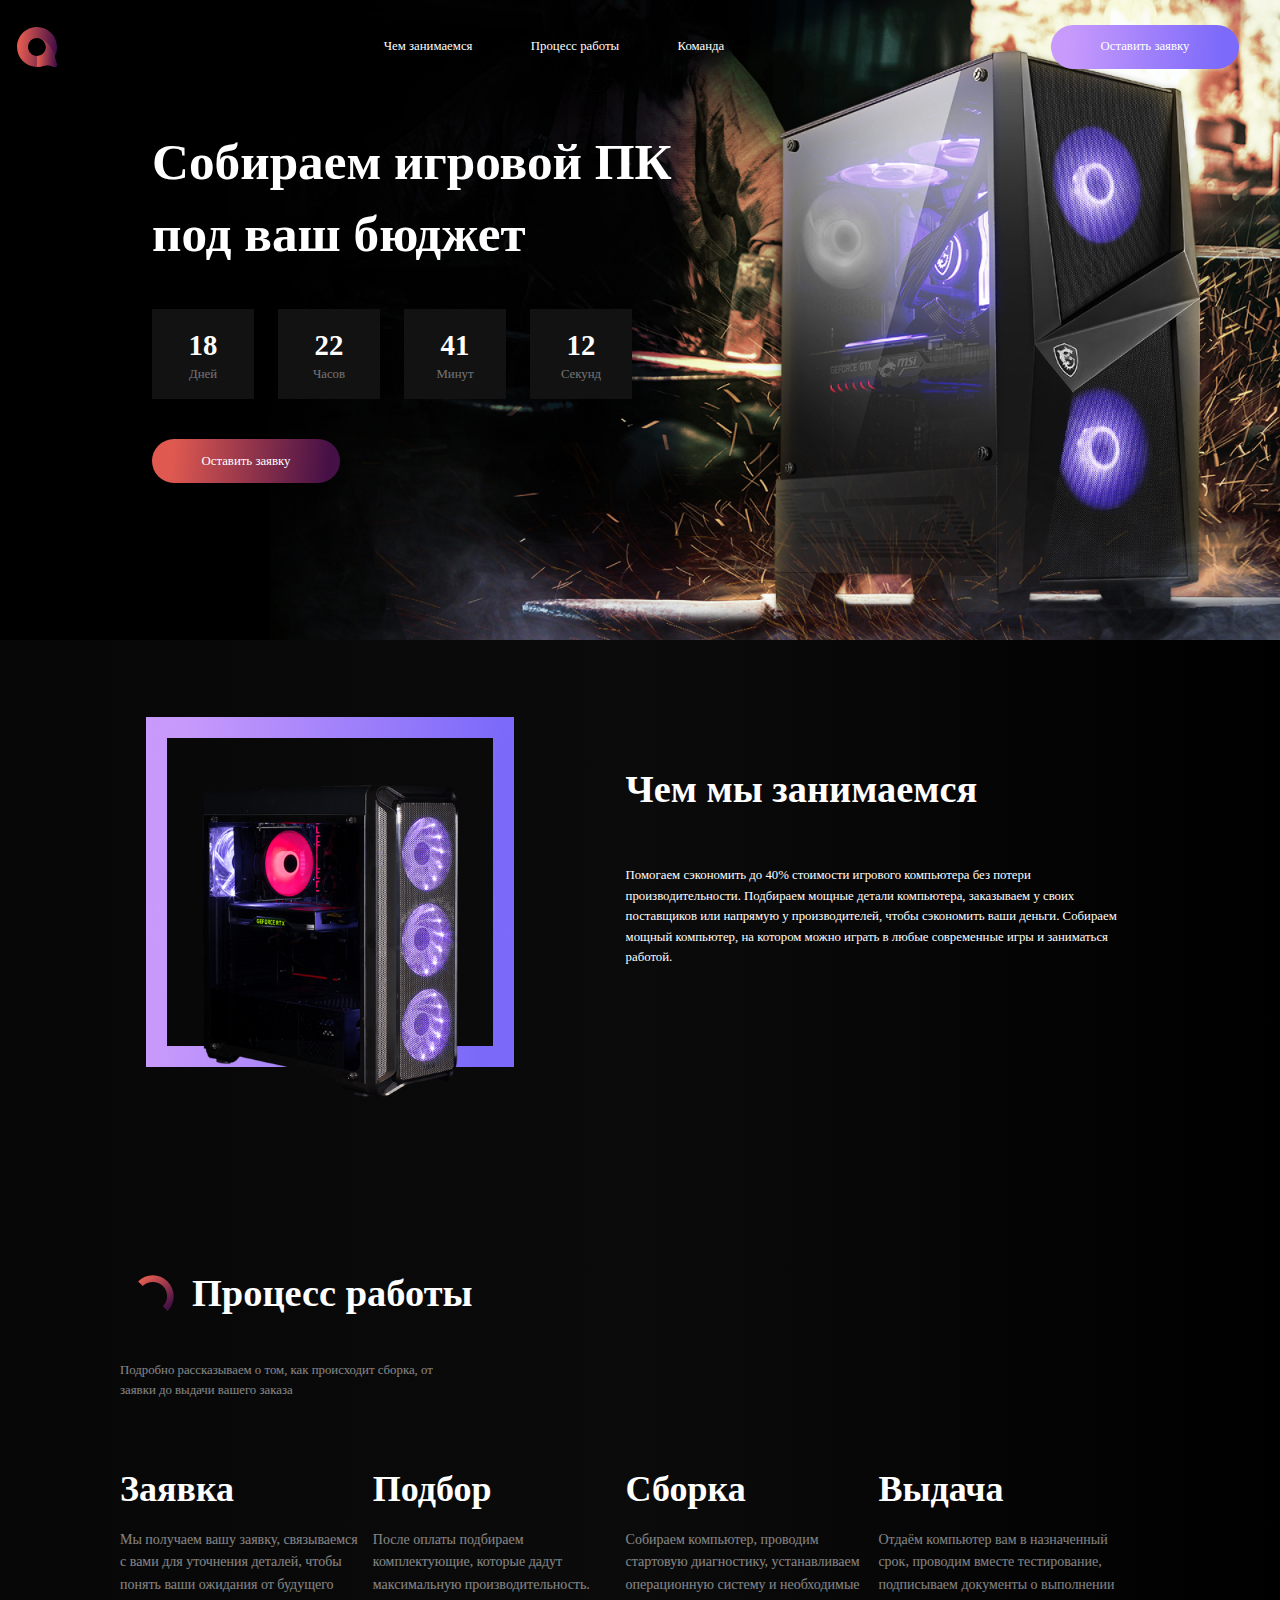
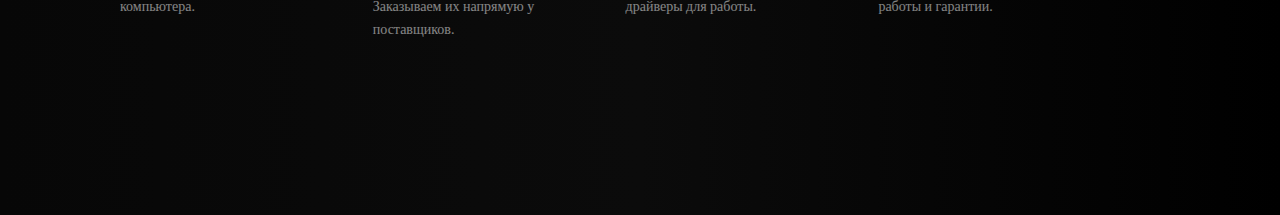
==== index.html @ 094e6506 "Сборка Пк" ====
<!DOCTYPE html>
<html lang="ru">

<head>
    <meta charset="UTF-8">
    <meta http-equiv="X-UA-Compatible" content="IE=edge">
    <meta name="viewport" content="width=device-width, initial-scale=1.0">
    <title>Сайт по сбору ПК</title>
    <link rel="stylesheet" href="css/normalize.css">
    <link rel="stylesheet" href="fonts/stylesheet.css">
    <link rel="stylesheet" href="css/style.css">
    <script type="module" src="js/app.js" defer=""></script>
</head>

<body>
    <header class="header">
        <div class="header__wrap">
            <a href="#" class="header__logo">
                <img src="img/logo.svg" alt="logo">
            </a>
            <nav class="header__nav">
                <a href="##">Чем занимаемся</a>
                <a href="##">Процесс работы</a>
                <a href="##">Команда</a>
            </nav>
            <button class="header__button button">Оставить заявку</button>
        </div>
    </header>
    <main class="main">
        <section class="main__collectPC container">
            <div class="main__display">
                <h1>Собираем игровой ПК под ваш бюджет</h1>
                <div class="main__timer timer">
                    <div class="timer__block">
                        <p>18</p>
                        <p>Дней</p>
                    </div>
                    <div class="timer__block">
                        <p>22</p>
                        <p>Часов</p>
                    </div>
                    <div class="timer__block">
                        <p>41</p>
                        <p>Минут</p>
                    </div>
                    <div class="timer__block">
                        <p>12</p>
                        <p>Секунд</p>
                    </div>
                </div>
                <button class="button button-pink">Оставить заявку</button>
            </div>
            <div class="main__back">
                <img src="img/header_bg.png" alt="back">
            </div>
        </section>
        <section class="main__doing doing">
            <div class="container">
                <div class="doing__wrap">
                    <div class="doing__img">
                        <img src="img/pc.png" alt="pc">
                    </div>
                    <div class="doing__description">
                        <h2>Чем мы занимаемся</h2>
                        <p>
                            Помогаем сэкономить до 40% стоимости игрового компьютера без
                            потери производительности. Подбираем мощные детали компьютера,
                            заказываем у своих поставщиков или напрямую у производителей,
                            чтобы сэкономить ваши деньги. Собираем мощный компьютер, на
                            котором можно играть в любые современные игры и заниматься
                            работой.
                        </p>
                    </div>
                </div>
            </div>
        </section>
        <section class="main__work work">
            <div class="container">
                <div class="work__wrap">
                    <div class="work__head">
                        <div class="work__logo">
                            <div class="work__img">
                                <img src="img/processWork.svg" alt="work">
                            </div>
                            <h3 class="block__title">Процесс работы</h3>
                        </div>
                        <p>
                            Подробно рассказываем о том, как происходит сборка, от заявки до
                            выдачи вашего заказа
                        </p>
                    </div>
                    <div class="work__title">
                        <div class="work__block">
                            <h4>Заявка</h4>
                            <p>Мы получаем вашу заявку, связываемся с вами для уточнения деталей, чтобы понять ваши
                                ожидания от будущего компьютера.</p>
                        </div>
                        <div class="work__block">
                            <h4>Подбор</h4>
                            <p>После оплаты подбираем комплектующие, которые дадут максимальную производительность.
                                Заказываем их напрямую у поставщиков.</p>
                        </div>
                        <div class="work__block">
                            <h4>Сборка</h4>
                            <p>Собираем компьютер, проводим стартовую диагностику, устанавливаем операционную систему и
                                необходимые драйверы для работы.</p>
                        </div>
                        <div class="work__block">
                            <h4>Выдача</h4>
                            <p>Отдаём компьютер вам в назначенный срок, проводим вместе тестирование, подписываем
                                документы о выполнении работы и гарантии.</p>
                        </div>
                    </div>
                </div>
            </div>
        </section>
    </main>


</body>

</html>
---- css/style.css ----
*,
*::after,
*::before {
    -webkit-box-sizing: border-box;
    box-sizing: border-box;
}

html,
body {
    color: #FFFFFF;
    font-size: 62.5%;
    font-weight: normal;
    background: -webkit-gradient(linear, left top, right top, from(#070707), color-stop(#0b0b0b), to(black));
    background: linear-gradient(90deg, #070707, #0b0b0b, black);
}

@media (max-width: 1300px) {

    html,
    body {
        font-size: 50%;
    }
}

img {
    width: 100%;
    height: 100%;
    -o-object-fit: contain;
    object-fit: contain;
    -ms-flex-negative: 0;
    flex-shrink: 0;
}

button,
input {
    outline: none;
    border: none;
    cursor: pointer;
}

a {
    text-decoration: none;
    color: inherit;
}

h1,
h2,
h3,
h4,
h5,
h6 {
    padding: 0;
    margin: 0;
}

.container {
    max-width: 130rem;
    margin: 0 auto;
}

.header {
    max-width: 192rem;
    margin: 0 auto;
    border: 1px solid white;
}

.header__wrap {
    display: -webkit-box;
    display: -ms-flexbox;
    display: flex;
    -webkit-box-pack: justify;
    -ms-flex-pack: justify;
    justify-content: space-between;
    padding: 3.8rem 11rem 3.8rem 8rem;
    -webkit-box-align: center;
    -ms-flex-align: center;
    align-items: center;
    position: relative;
    z-index: 10;
}

@media (max-width: 1530px) {
    .header__wrap {
        padding: 3rem 5rem 3rem 2rem;
    }
}

@media (max-width: 1300px) {
    .header__wrap {
        padding: 3rem 5rem 3rem 2rem;
    }
}

@media (max-width: 850px) {
    .header__wrap {
        padding: 3rem 2rem 3rem 2rem;
    }
}

.header__logo {
    display: block;
    width: 40px;
    height: 40px;
}

.header__nav>a {
    font-size: 1.6rem;
    color: #FFFFFF;
    font-family: 'Roboto';
    font-style: normal;
    font-weight: 400;
    line-height: 150%;
}

.header__nav>a:not(:last-child) {
    margin-right: 7.1rem;
}

@media (max-width: 768px) {
    .header__button {
        display: none;
    }
}

.button {
    border-radius: 50px;
    width: 188px;
    height: 44px;
    font-size: 1.6rem;
    color: #FFFFFF;
    background: linear-gradient(94.26deg, #C89AFC 9.51%, #7C6AFA 90.23%);
    font-family: 'Roboto';
    font-style: normal;
    font-weight: 400;
    line-height: 150%;
}

@media (min-width: 767.98px) {
    .button:hover {
        background: linear-gradient(94.26deg, #d5b0ff 9.51%, #9888ff 90.23%);
    }
}

.main__display {
    position: relative;
    z-index: 10;
    left: 0;
    max-width: 70rem;
    margin-top: 15rem;
    margin-bottom: 22rem;
}

@media (max-width: 1800px) {
    .main__display {
        margin-bottom: 5vw;
    }
}

@media (max-width: 1600px) {
    .main__display {
        margin-top: 8rem;
    }
}

@media (max-width: 1530px) {
    .main__display {
        margin-left: 4rem;
    }
}

@media (max-width: 1380px) {
    .main__display {
        margin-top: 4rem;
    }
}

@media (max-width: 970px) {
    .main__display {
        margin-top: 2rem;
        margin-bottom: 0;
    }
}

@media (width: 900px) {
    .main__display {
        margin-bottom: 10rem;
    }
}

@media (max-width: 900px) {
    .main__display {
        display: -webkit-box;
        display: -ms-flexbox;
        display: flex;
        -webkit-box-orient: vertical;
        -webkit-box-direction: normal;
        -ms-flex-direction: column;
        flex-direction: column;
        max-width: 100%;
        margin-right: 1rem;
        margin-left: 1rem;
        -webkit-box-align: center;
        -ms-flex-align: center;
        align-items: center;
        margin-top: 4rem;
    }
}

.main__display h1 {
    font-weight: 700;
    font-size: 6.4rem;
    font-family: 'Roboto';
    font-style: normal;
    font-weight: 700;
    line-height: 140%;
}

@media (max-width: 900px) {
    .main__display h1 {
        font-size: 4rem;
        text-align: center;
    }
}

@media (max-width: 768px) {
    .main__display h1 {
        max-width: 80%;
    }
}

.main__timer {
    display: -webkit-box;
    display: -ms-flexbox;
    display: flex;
    margin-top: 5rem;
    margin-bottom: 7.6rem;
}

@media (max-width: 1300px) {
    .main__timer {
        margin-bottom: 5rem;
        margin-top: 5rem;
    }
}

@media (max-width: 1180px) {
    .main__timer {
        margin-bottom: 5rem;
        margin-top: 3rem;
    }
}

@media (max-width: 950px) {
    .main__timer {
        margin-top: 2rem;
        margin-bottom: 2rem;
    }
}

.timer__block {
    width: 102px;
    height: 112px;
    background: #121212;
}

@media (max-width: 1300px) {
    .timer__block {
        width: 102px;
        height: 90px;
    }
}

.timer__block:not(:last-child) {
    margin-right: 3rem;
}

.timer__block>p:first-child {
    font-size: 3.6rem;
    color: #FFFFFF;
    line-height: 1;
    text-align: center;
    margin-top: 2rem;
    margin-bottom: 0;
    font-family: 'Roboto';
    font-style: normal;
    font-weight: 700;
    line-height: 140%;
}

.timer__block>p:last-child {
    font-size: 1.6rem;
    color: #FFFFFF;
    opacity: 0.4;
    text-align: center;
    margin-bottom: 2rem;
    margin-top: 0;
    font-family: 'Roboto';
    font-style: normal;
    font-weight: 400;
    line-height: 140%;
}

.button-pink {
    background: linear-gradient(94.78deg, #DF5950 11.19%, #451046 93.72%);
}

.button-pink:hover {
    background: linear-gradient(94.78deg, #df6e66 11.19%, #441b44 93.72%);
}

@media (max-width: 768px) {
    .button-pink {
        margin-top: 5rem;
    }
}

.main__back {
    position: absolute;
    top: 0;
    left: 0;
    width: 100%;
    z-index: 1;
}

@media (max-width: 850px) {
    .main__back {
        -o-object-fit: cover;
        object-fit: cover;
        -o-object-position: center;
        object-position: center;
    }
}

@media (max-width: 768px) {
    .main__back img {
        -o-object-fit: cover;
        object-fit: cover;
        height: 450px;
        -o-object-position: right;
        object-position: right;
    }
}

.doing__wrap {
    padding-top: 20rem;
    padding-bottom: 20rem;
    display: -webkit-box;
    display: -ms-flexbox;
    display: flex;
    margin: 0 3.2rem;
}

@media (min-width: 1300px) and (max-width: 1700px) {
    .doing__wrap {
        padding-top: 15rem;
    }
}

@media (min-width: 899.98px) and (max-width: 1100px) {
    .doing__wrap {
        padding-top: 12rem;
    }
}

@media (max-width: 1050px) {
    .doing__wrap {
        -webkit-box-pack: justify;
        -ms-flex-pack: justify;
        justify-content: space-between;
    }
}

@media (min-width: 767.98px) and (max-width: 800px) {
    .doing__wrap {
        padding-top: 7rem;
    }
}

@media (min-width: 799.98px) and (max-width: 820px) {
    .doing__wrap {
        padding-top: 12rem;
    }
}

@media (min-width: 819.98px) and (max-width: 850px) {
    .doing__wrap {
        padding-top: 16rem;
    }
}

@media (min-width: 849.98px) and (max-width: 899px) {
    .doing__wrap {
        padding-top: 20rem;
    }
}

@media (max-width: 768px) {
    .doing__wrap {
        -webkit-box-orient: vertical;
        -webkit-box-direction: reverse;
        -ms-flex-direction: column-reverse;
        flex-direction: column-reverse;
        padding-bottom: 15rem;
        padding-top: 5rem;
    }
}

.doing__img {
    width: 52.6rem;
    height: 49.9rem;
    margin-right: 13.9rem;
}

@media (max-width: 1050px) {
    .doing__img {
        margin-right: 3rem;
    }
}

@media (max-width: 768px) {
    .doing__img {
        margin: 0 auto;
    }
}

.doing__description {
    max-width: 63.6rem;
}

@media (max-width: 1050px) {
    .doing__description {
        max-width: 50rem;
    }
}

@media (max-width: 768px) {
    .doing__description {
        margin: 0 auto;
    }
}

.doing__description h2 {
    font-family: 'Roboto';
    font-style: normal;
    font-weight: 700;
    font-size: 4.8rem;
    line-height: 140%;
    padding-bottom: 4.5rem;
    padding-top: 6.9rem;
}

@media (max-width: 900px) {
    .doing__description h2 {
        font-size: 4rem;
        padding-bottom: 2rem;
    }
}

@media (min-width: 767.98px) and (max-width: 800px) {
    .doing__description h2 {
        padding-top: 10rem;
    }
}

@media (max-width: 768px) {
    .doing__description h2 {
        font-size: 4.8rem;
        text-align: center;
    }
}

.doing__description p {
    font-family: 'Roboto';
    font-style: normal;
    font-weight: 400;
    font-size: 1.6rem;
    line-height: 160%;
}

@media (max-width: 768px) {
    .doing__description p {
        text-align: center;
        margin-bottom: 10rem;
    }
}

.main__work {
    margin: 0 3.2rem;
    margin-bottom: 20rem;
}

@media (min-width: 767.98px) and (max-width: 1100px) {
    .main__work {
        margin-top: -10rem;
    }
}

.work__head p {
    font-family: 'Roboto';
    font-style: normal;
    font-weight: 400;
    font-size: 1.6rem;
    line-height: 160%;
    opacity: 0.5;
    max-width: 41.1rem;
}

@media (max-width: 1100px) {
    .work__head p {
        margin: auto;
        max-width: 50rem;
        text-align: center;
        padding-left: 2rem;
    }
}

.work__logo {
    display: -webkit-box;
    display: -ms-flexbox;
    display: flex;
    margin-bottom: 4.9rem;
}

@media (max-width: 1100px) {
    .work__logo {
        -webkit-box-pack: center;
        -ms-flex-pack: center;
        justify-content: center;
    }
}

.work__img {
    width: 9rem;
    height: 4.5rem;
    margin-top: 1rem;
}

.block__title {
    font-family: 'Roboto';
    font-style: normal;
    font-weight: 700;
    font-size: 4.8rem;
    line-height: 140%;
}

.work__title {
    display: -webkit-box;
    display: -ms-flexbox;
    display: flex;
    margin-top: 8rem;
}

@media (min-width: 767.98px) and (max-width: 1100px) {
    .work__title {
        display: -ms-grid;
        display: grid;
        grid-auto-flow: column;
        -ms-grid-columns: 1fr 1fr;
        grid-template-columns: 1fr 1fr;
        -ms-grid-rows: 1fr 1fr;
        grid-template-rows: 1fr 1fr;
        margin-top: 8rem;
        gap: 20px;
        justify-items: center;
    }
}

@media (max-width: 768px) {
    .work__title {
        display: block;
    }
}

.work__block {
    max-width: 30.6rem;
}

@media (max-width: 768px) {
    .work__block {
        margin: 10rem auto;
        text-align: center;
    }
}

.work__block:not(:last-child) {
    margin-right: 1rem;
}

@media (max-width: 768px) {
    .work__block:not(:last-child) {
        margin: 10rem auto;
    }
}

.work__block h4 {
    font-family: 'Roboto';
    font-style: normal;
    font-weight: 700;
    font-size: 36px;
    line-height: 140%;
}

.work__block p {
    font-family: 'Roboto';
    font-style: normal;
    font-weight: 400;
    font-size: 14px;
    line-height: 160%;
    opacity: 0.5;
}
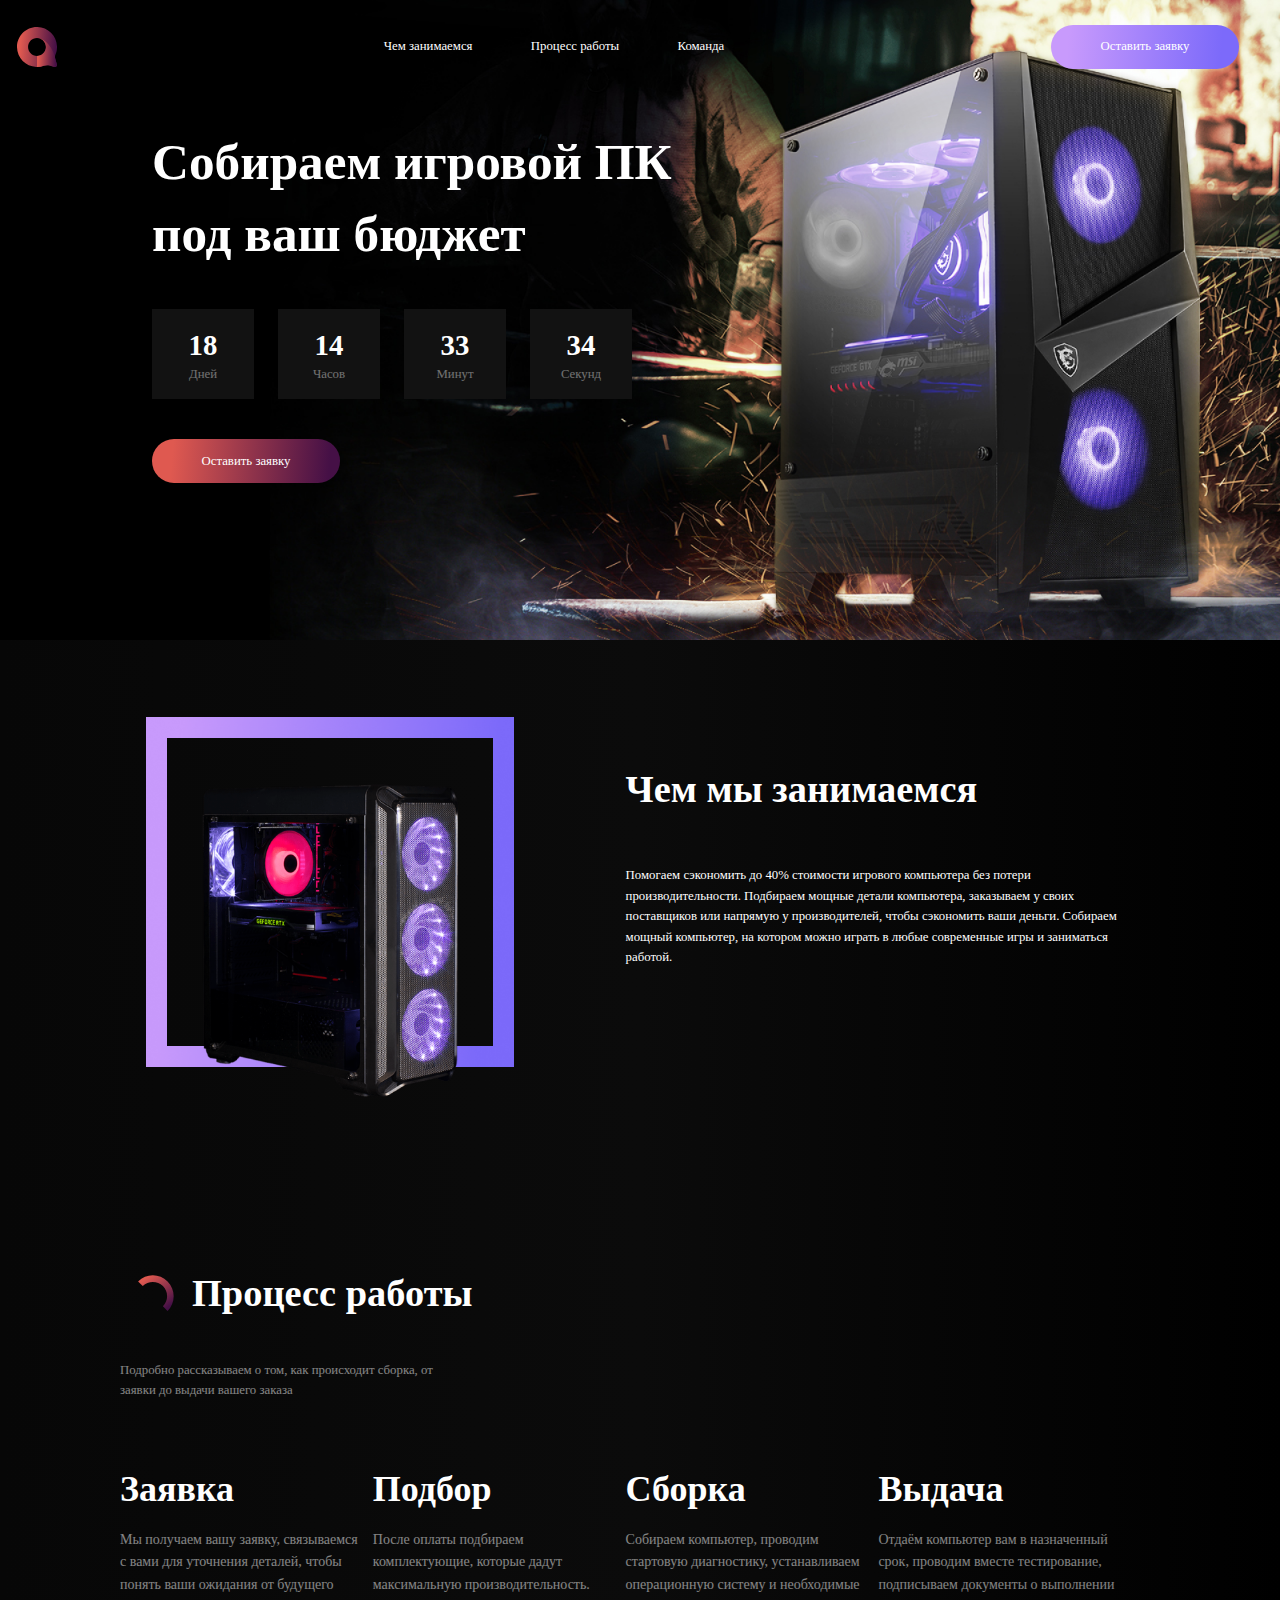
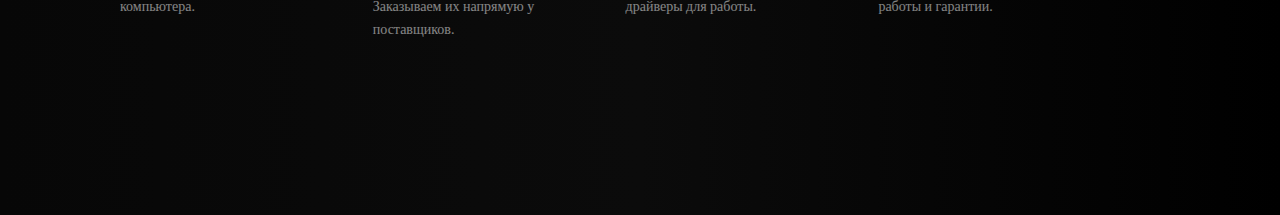
==== commit 1e1b643e: "Add files via upload" ====
--- a/index.html
+++ b/index.html
@@ -19,8 +19,8 @@
                 <img src="img/logo.svg" alt="logo">
             </a>
             <nav class="header__nav">
-                <a href="##">Чем занимаемся</a>
-                <a href="##">Процесс работы</a>
+                <a href="#doin">Чем занимаемся</a>
+                <a href="#work">Процесс работы</a>
                 <a href="##">Команда</a>
             </nav>
             <button class="header__button button">Оставить заявку</button>
@@ -54,7 +54,7 @@
                 <img src="img/header_bg.png" alt="back">
             </div>
         </section>
-        <section class="main__doing doing">
+        <section class="main__doing doing" id="doin">
             <div class="container">
                 <div class="doing__wrap">
                     <div class="doing__img">
@@ -74,7 +74,7 @@
                 </div>
             </div>
         </section>
-        <section class="main__work work">
+        <section class="main__work work" id="work">
             <div class="container">
                 <div class="work__wrap">
                     <div class="work__head">
@@ -119,4 +119,5 @@
 
 </body>
 
-</html>+</html>
+<!-- https://alekscher1993.github.io/PC-collect/ -->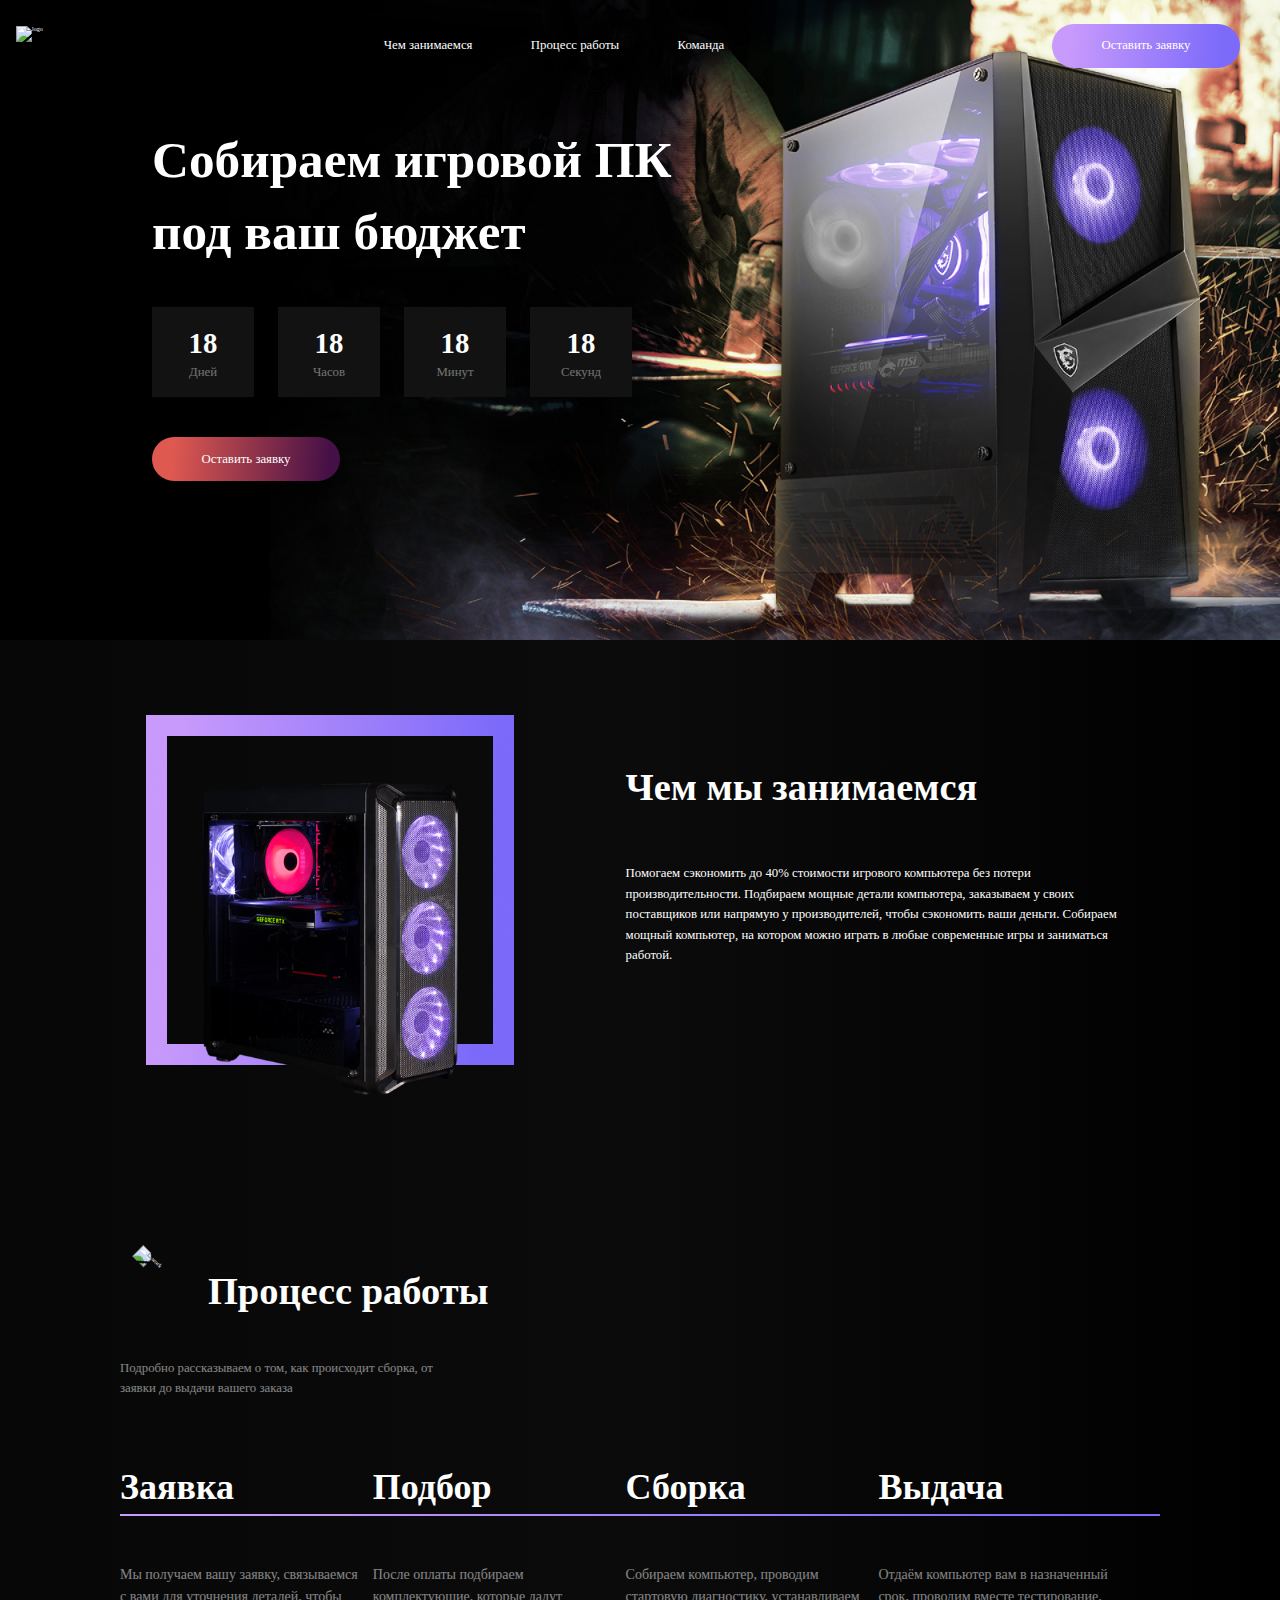
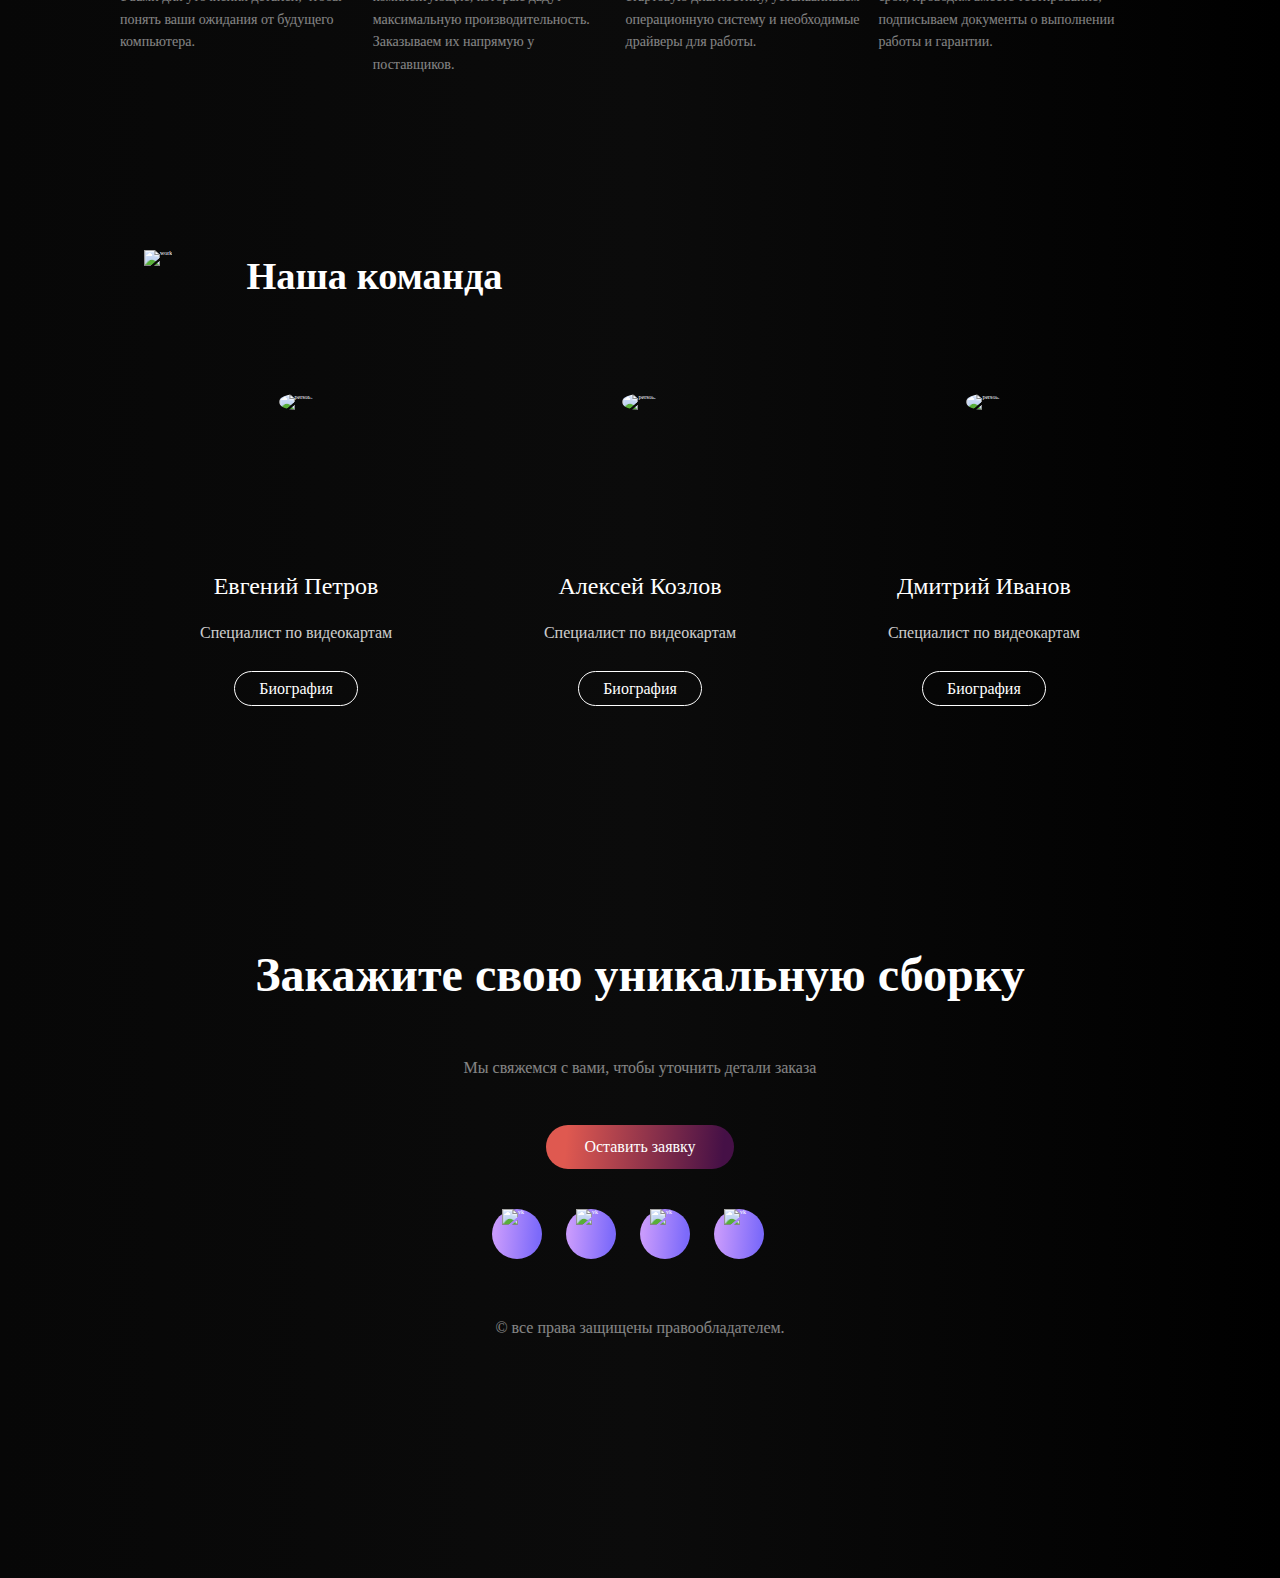
==== commit c06a6d68: "Add files via upload" ====
--- a/index.html
+++ b/index.html
@@ -1,123 +1,195 @@
 <!DOCTYPE html>
 <html lang="ru">
-
-<head>
-    <meta charset="UTF-8">
-    <meta http-equiv="X-UA-Compatible" content="IE=edge">
-    <meta name="viewport" content="width=device-width, initial-scale=1.0">
+  <head>
+    <meta charset="UTF-8" />
+    <meta http-equiv="X-UA-Compatible" content="IE=edge" />
+    <meta name="viewport" content="width=device-width, initial-scale=1.0" />
     <title>Сайт по сбору ПК</title>
-    <link rel="stylesheet" href="css/normalize.css">
-    <link rel="stylesheet" href="fonts/stylesheet.css">
-    <link rel="stylesheet" href="css/style.css">
-    <script type="module" src="js/app.js" defer=""></script>
-</head>
-
-<body>
+    <link rel="stylesheet" href="css/normalize.css" />
+    <link rel="stylesheet" href="fonts/stylesheet.css" />
+    <link rel="stylesheet" href="css/style.css" />
+    <script type="module" src="js/app.js" defer></script>
+  </head>
+  <body>
     <header class="header">
-        <div class="header__wrap">
-            <a href="#" class="header__logo">
-                <img src="img/logo.svg" alt="logo">
-            </a>
-            <nav class="header__nav">
-                <a href="#doin">Чем занимаемся</a>
-                <a href="#work">Процесс работы</a>
-                <a href="##">Команда</a>
-            </nav>
-            <button class="header__button button">Оставить заявку</button>
-        </div>
+      <div class="header__wrap">
+        <a href="#" class="header__logo">
+          <img src="img/svg/logo.svg" alt="logo" />
+        </a>
+        <nav class="header__nav">
+          <a href="#collect">Чем занимаемся</a>
+          <a href="#working">Процесс работы</a>
+          <a href="#team">Команда</a>
+        </nav>
+        <button class="header__button button open-modal">Оставить заявку</button>
+      </div>
     </header>
     <main class="main">
-        <section class="main__collectPC container">
-            <div class="main__display">
-                <h1>Собираем игровой ПК под ваш бюджет</h1>
-                <div class="main__timer timer">
-                    <div class="timer__block">
-                        <p>18</p>
-                        <p>Дней</p>
-                    </div>
-                    <div class="timer__block">
-                        <p>22</p>
-                        <p>Часов</p>
-                    </div>
-                    <div class="timer__block">
-                        <p>41</p>
-                        <p>Минут</p>
-                    </div>
-                    <div class="timer__block">
-                        <p>12</p>
-                        <p>Секунд</p>
-                    </div>
+      <section class="main__collectPC container">
+        <div class="main__display" >
+          <h1>Собираем игровой ПК под ваш бюджет</h1>
+          <div class="main__timer timer">
+            <div class="timer__block">
+              <p>18</p>
+              <p>Дней</p>
+            </div>
+            <div class="timer__block">
+              <p>18</p>
+              <p>Часов</p>
+            </div>
+            <div class="timer__block">
+              <p>18</p>
+              <p>Минут</p>
+            </div>
+            <div class="timer__block">
+              <p>18</p>
+              <p>Секунд</p>
+            </div>
+          </div>
+          <button class="button button-pink open-modal">Оставить заявку</button>
+        </div>
+        <div class="main__back">
+          <img src="img/header_bg.png" alt="back" />
+        </div>
+      </section>
+      <section class="main__doing doing">
+        <div class="container">
+          <div class="doing__wrap" id="collect">
+            <div class="doing__img">
+              <img src="img/pc.png" alt="pc" />
+            </div>
+            <div class="doing__description">
+              <h2>Чем мы занимаемся</h2>
+              <p>
+                Помогаем сэкономить до 40% стоимости игрового компьютера без
+                потери производительности. Подбираем мощные детали компьютера,
+                заказываем у своих поставщиков или напрямую у производителей,
+                чтобы сэкономить ваши деньги. Собираем мощный компьютер, на
+                котором можно играть в любые современные игры и заниматься
+                работой.
+              </p>
+            </div>
+          </div>
+        </div>
+      </section>
+      <section class="main__work work">
+        <div class="container">
+          <div class="work__wrap" id="working">
+            <div class="work__head">
+              <div class="work__logo chapter">
+                <div class="work__img chapter__img">
+                  <img src="img/svg/ourTeam.svg" alt="work" />
                 </div>
-                <button class="button button-pink">Оставить заявку</button>
+                <h3 class="block__title chapter__title">Процесс работы</h2>
+              </div>
+              <p>
+                Подробно рассказываем о том, как происходит сборка, от заявки до
+                выдачи вашего заказа
+              </p>
             </div>
-            <div class="main__back">
-                <img src="img/header_bg.png" alt="back">
+            <div class="work__title">
+              <div class="work__block">
+                <h4>Заявка</h4>
+                <p>Мы получаем вашу заявку, связываемся с вами для уточнения деталей, чтобы понять ваши ожидания от будущего компьютера.</p>
+              </div>
+              <div class="work__block">
+                <h4>Подбор</h4>
+                <p>После оплаты подбираем комплектующие, которые дадут максимальную производительность. Заказываем их напрямую у поставщиков.</p>
+              </div>
+              <div class="work__block">
+                <h4>Сборка</h4>
+                <p>Собираем компьютер, проводим стартовую диагностику, устанавливаем операционную систему и необходимые драйверы для работы.</p>
+              </div>
+              <div class="work__block">
+                <h4>Выдача</h4>
+                <p>Отдаём компьютер вам в назначенный срок, проводим вместе тестирование, подписываем документы о выполнении работы и гарантии.</p>
+              </div>
             </div>
-        </section>
-        <section class="main__doing doing" id="doin">
-            <div class="container">
-                <div class="doing__wrap">
-                    <div class="doing__img">
-                        <img src="img/pc.png" alt="pc">
-                    </div>
-                    <div class="doing__description">
-                        <h2>Чем мы занимаемся</h2>
-                        <p>
-                            Помогаем сэкономить до 40% стоимости игрового компьютера без
-                            потери производительности. Подбираем мощные детали компьютера,
-                            заказываем у своих поставщиков или напрямую у производителей,
-                            чтобы сэкономить ваши деньги. Собираем мощный компьютер, на
-                            котором можно играть в любые современные игры и заниматься
-                            работой.
-                        </p>
-                    </div>
-                </div>
+          </div>
+        </div>
+      </section>
+      <section class="main__team team">
+        <div class="container">
+          <div class="team__wrap" id="team">
+            <div class="team__logo chapter">
+              <div class="team__img chapter__img">
+                <img src="img/svg/ourTeam.svg" alt="work" />
+              </div>
+              <h3 class="team__title chapter__title">Наша команда</h2>
             </div>
-        </section>
-        <section class="main__work work" id="work">
-            <div class="container">
-                <div class="work__wrap">
-                    <div class="work__head">
-                        <div class="work__logo">
-                            <div class="work__img">
-                                <img src="img/processWork.svg" alt="work">
-                            </div>
-                            <h3 class="block__title">Процесс работы</h3>
-                        </div>
-                        <p>
-                            Подробно рассказываем о том, как происходит сборка, от заявки до
-                            выдачи вашего заказа
-                        </p>
-                    </div>
-                    <div class="work__title">
-                        <div class="work__block">
-                            <h4>Заявка</h4>
-                            <p>Мы получаем вашу заявку, связываемся с вами для уточнения деталей, чтобы понять ваши
-                                ожидания от будущего компьютера.</p>
-                        </div>
-                        <div class="work__block">
-                            <h4>Подбор</h4>
-                            <p>После оплаты подбираем комплектующие, которые дадут максимальную производительность.
-                                Заказываем их напрямую у поставщиков.</p>
-                        </div>
-                        <div class="work__block">
-                            <h4>Сборка</h4>
-                            <p>Собираем компьютер, проводим стартовую диагностику, устанавливаем операционную систему и
-                                необходимые драйверы для работы.</p>
-                        </div>
-                        <div class="work__block">
-                            <h4>Выдача</h4>
-                            <p>Отдаём компьютер вам в назначенный срок, проводим вместе тестирование, подписываем
-                                документы о выполнении работы и гарантии.</p>
-                        </div>
-                    </div>
-                </div>
+            <div class="team__block">
+              <div class="team__person">
+                <div class="team__images"><img src="img/EvgenPetrov.jpg" alt="person1"></div>
+                <p class="team__name">Евгений Петров</p>
+                <p class="team__desc">Специалист по видеокартам</p>
+                <a href="##" class="team__biography ">Биография</a>
+              </div>
+              <div class="team__person">
+                <div class="team__images"><img src="img/AlekseyKozlov.jpg" alt="person2"></div>
+                <p class="team__name">Алексей Козлов</p>
+                <p class="team__desc">Специалист по видеокартам</p>
+                <a href="##" class="team__biography ">Биография</a>
+              </div>
+              <div class="team__person">
+                <div class="team__images"><img src="img/DmitryIvanov.jpg" alt="person3"></div>
+                <p class="team__name">Дмитрий Иванов</p>
+                <p class="team__desc">Специалист по видеокартам</p>
+                <a href="##" class="team__biography ">Биография</a>
+              </div>
             </div>
-        </section>
+          </div>
+        </div>
+      </section>
     </main>
+    <footer class="footer">
+      <div class="container">
+        <div class="footer__wrap">
+          <h3>Закажите свою уникальную сборку</h3>
+          <p>Мы свяжемся с вами, чтобы уточнить детали заказа</p>
+          <button class="footer__button button button-pink open-modal">Оставить заявку</button>
+          <div class="footer__social social">
+            <div class="social__vk soc">
+              <img src="img/svg/vk.svg" alt="vk">
+            </div>
+            <div class="social__ytb soc">
+              <img src="img/svg/youtube.svg" alt="vk">
+            </div>
+            <div class="social__fb soc">
+              <img src="img/svg/facebook.svg" alt="vk">
+            </div>
+            <div class="social__ins soc">
+              <img src="img/svg/instagram.svg" alt="vk">
+            </div>
+          </div>
+          <p class="footer__copy">&copy; все права защищены правообладателем.</p>
+        </div>
+      </div>
+    </footer>
+<div class="modal ">
+<div class="modal__back">
+  <form class="modal__container">
+    <div class="modal__close">
+    </div>
+    <div class="modal__header">Заявка на сборку ПК</div>
+    <div class="modal__support">Мы свяжемся с вами, чтобы обсудить детали заказа</div>
+    <div  class="modal__items">
+      <div class="modal__input">
+        <input type="text" name="name" placeholder="Как вас зовут">
+      </div>
+      <div class="modal__input">
+        <input type="tel" name="phone" placeholder="Номер телефона">
+      </div>
+      <div class="modal__input">
+        <input type="email" name="email" placeholder="E-mail">
+      </div>
+    </div>
+    <input type="submit"  class="button button-pink modal__button open-modal" value="Отправить"/>
+  </form>
+</div>
+</div>
 
 
-</body>
+    <script src="https://cdn.jsdelivr.net/npm/seamless-scroll-polyfill@latest/lib/bundle.min.js"></script>
 
+  </body>
 </html>
-<!-- https://alekscher1993.github.io/PC-collect/ -->--- a/css/style.css
+++ b/css/style.css
@@ -1,610 +1,1140 @@
-*,
-*::after,
-*::before {
-    -webkit-box-sizing: border-box;
-    box-sizing: border-box;
-}
-
-html,
-body {
-    color: #FFFFFF;
-    font-size: 62.5%;
-    font-weight: normal;
-    background: -webkit-gradient(linear, left top, right top, from(#070707), color-stop(#0b0b0b), to(black));
-    background: linear-gradient(90deg, #070707, #0b0b0b, black);
+*, *::after, *::before {
+  -webkit-box-sizing: border-box;
+          box-sizing: border-box;
+}
+
+html, body {
+  color: #FFFFFF;
+  font-size: 62.5%;
+  font-weight: normal;
+  background: -webkit-gradient(linear, left top, right top, from(#070707), color-stop(#0b0b0b), to(black));
+  background: linear-gradient(90deg, #070707, #0b0b0b, black);
 }
 
 @media (max-width: 1300px) {
-
-    html,
-    body {
-        font-size: 50%;
-    }
+  html, body {
+    font-size: 50%;
+  }
 }
 
 img {
+  width: 100%;
+  height: 100%;
+  -o-object-fit: contain;
+     object-fit: contain;
+  -ms-flex-negative: 0;
+      flex-shrink: 0;
+}
+
+button, input {
+  outline: none;
+  border: none;
+  cursor: pointer;
+}
+
+a {
+  text-decoration: none;
+  color: inherit;
+}
+
+h1, h2, h3, h4, h5, h6 {
+  padding: 0;
+  margin: 0;
+}
+
+.container {
+  max-width: 130rem;
+  margin: 0 auto;
+}
+
+.header {
+  max-width: 192rem;
+  margin: 0 auto;
+}
+
+.header__wrap {
+  display: -webkit-box;
+  display: -ms-flexbox;
+  display: flex;
+  -webkit-box-pack: justify;
+      -ms-flex-pack: justify;
+          justify-content: space-between;
+  padding: 3.8rem 11rem 3.8rem 8rem;
+  -webkit-box-align: center;
+      -ms-flex-align: center;
+          align-items: center;
+  position: relative;
+  z-index: 10;
+}
+
+@media (max-width: 1530px) {
+  .header__wrap {
+    padding: 3rem 5rem 3rem 2rem;
+  }
+}
+
+@media (max-width: 1300px) {
+  .header__wrap {
+    padding: 3rem 5rem 3rem 2rem;
+  }
+}
+
+@media (max-width: 850px) {
+  .header__wrap {
+    padding: 3rem 2rem 3rem 2rem;
+  }
+}
+
+@media (max-width: 768px) {
+  .header__wrap {
+    position: fixed;
+    z-index: 20;
+    background-color: black;
     width: 100%;
-    height: 100%;
-    -o-object-fit: contain;
-    object-fit: contain;
-    -ms-flex-negative: 0;
-    flex-shrink: 0;
-}
-
-button,
-input {
-    outline: none;
-    border: none;
-    cursor: pointer;
-}
-
-a {
-    text-decoration: none;
-    color: inherit;
-}
-
-h1,
-h2,
-h3,
-h4,
-h5,
-h6 {
-    padding: 0;
-    margin: 0;
-}
-
-.container {
-    max-width: 130rem;
-    margin: 0 auto;
-}
-
-.header {
-    max-width: 192rem;
-    margin: 0 auto;
-    border: 1px solid white;
-}
-
-.header__wrap {
+    padding: 0px 2rem;
+    height: 60px;
+    top: 0;
+    left: 0;
+  }
+}
+
+.header__logo {
+  display: block;
+  width: 40px;
+  height: 40px;
+}
+
+@media (max-width: 768px) {
+  .header__logo {
+    margin-right: 3rem;
+  }
+}
+
+@media (max-width: 768px) {
+  .header__nav {
     display: -webkit-box;
     display: -ms-flexbox;
     display: flex;
-    -webkit-box-pack: justify;
-    -ms-flex-pack: justify;
-    justify-content: space-between;
-    padding: 3.8rem 11rem 3.8rem 8rem;
-    -webkit-box-align: center;
-    -ms-flex-align: center;
-    align-items: center;
-    position: relative;
-    z-index: 10;
+    -webkit-box-pack: space-evenly;
+        -ms-flex-pack: space-evenly;
+            justify-content: space-evenly;
+    width: 100%;
+  }
+}
+
+.header__nav > a {
+  font-size: 1.6rem;
+  color: #FFFFFF;
+  font-family: 'Roboto';
+  font-style: normal;
+  font-weight: 400;
+  line-height: 150%;
+}
+
+@media (min-width: 767.98px) {
+  .header__nav > a:hover {
+    text-decoration: underline;
+  }
+}
+
+@media (max-width: 768px) {
+  .header__nav > a {
+    color: #f0f0f0;
+  }
+}
+
+.header__nav > a:not(:last-child) {
+  margin-right: 7.1rem;
+}
+
+@media (max-width: 768px) {
+  .header__nav > a:not(:last-child) {
+    margin-right: 1rem;
+  }
+}
+
+@media (max-width: 768px) {
+  .header__button {
+    display: none;
+  }
+}
+
+.button {
+  border-radius: 50px;
+  width: 188px;
+  height: 44px;
+  font-size: 1.6rem;
+  color: #FFFFFF;
+  background: linear-gradient(94.26deg, #C89AFC 9.51%, #7C6AFA 90.23%);
+  font-family: 'Roboto';
+  font-style: normal;
+  font-weight: 400;
+  line-height: 150%;
+}
+
+@media (min-width: 767.98px) {
+  .button:hover {
+    background: linear-gradient(94.26deg, #d5b0ff 9.51%, #9888ff 90.23%);
+  }
+}
+
+.main__display {
+  position: relative;
+  z-index: 10;
+  left: 0;
+  max-width: 70rem;
+  margin-top: 15rem;
+  margin-bottom: 22rem;
+}
+
+@media (max-width: 1800px) {
+  .main__display {
+    margin-bottom: 5vw;
+  }
+}
+
+@media (max-width: 1600px) {
+  .main__display {
+    margin-top: 8rem;
+  }
 }
 
 @media (max-width: 1530px) {
-    .header__wrap {
-        padding: 3rem 5rem 3rem 2rem;
-    }
-}
-
-@media (max-width: 1300px) {
-    .header__wrap {
-        padding: 3rem 5rem 3rem 2rem;
-    }
-}
-
-@media (max-width: 850px) {
-    .header__wrap {
-        padding: 3rem 2rem 3rem 2rem;
-    }
-}
-
-.header__logo {
-    display: block;
-    width: 40px;
-    height: 40px;
-}
-
-.header__nav>a {
-    font-size: 1.6rem;
-    color: #FFFFFF;
-    font-family: 'Roboto';
-    font-style: normal;
-    font-weight: 400;
-    line-height: 150%;
-}
-
-.header__nav>a:not(:last-child) {
-    margin-right: 7.1rem;
-}
-
-@media (max-width: 768px) {
-    .header__button {
-        display: none;
-    }
-}
-
-.button {
-    border-radius: 50px;
-    width: 188px;
-    height: 44px;
-    font-size: 1.6rem;
-    color: #FFFFFF;
-    background: linear-gradient(94.26deg, #C89AFC 9.51%, #7C6AFA 90.23%);
-    font-family: 'Roboto';
-    font-style: normal;
-    font-weight: 400;
-    line-height: 150%;
-}
-
-@media (min-width: 767.98px) {
-    .button:hover {
-        background: linear-gradient(94.26deg, #d5b0ff 9.51%, #9888ff 90.23%);
-    }
-}
-
-.main__display {
-    position: relative;
-    z-index: 10;
-    left: 0;
-    max-width: 70rem;
-    margin-top: 15rem;
-    margin-bottom: 22rem;
-}
-
-@media (max-width: 1800px) {
-    .main__display {
-        margin-bottom: 5vw;
-    }
-}
-
-@media (max-width: 1600px) {
-    .main__display {
-        margin-top: 8rem;
-    }
-}
-
-@media (max-width: 1530px) {
-    .main__display {
-        margin-left: 4rem;
-    }
+  .main__display {
+    margin-left: 4rem;
+  }
 }
 
 @media (max-width: 1380px) {
-    .main__display {
-        margin-top: 4rem;
-    }
+  .main__display {
+    margin-top: 4rem;
+  }
 }
 
 @media (max-width: 970px) {
-    .main__display {
-        margin-top: 2rem;
-        margin-bottom: 0;
-    }
+  .main__display {
+    margin-top: 2rem;
+    margin-bottom: 0;
+  }
 }
 
 @media (width: 900px) {
-    .main__display {
-        margin-bottom: 10rem;
-    }
+  .main__display {
+    margin-bottom: 10rem;
+  }
 }
 
 @media (max-width: 900px) {
-    .main__display {
-        display: -webkit-box;
-        display: -ms-flexbox;
-        display: flex;
-        -webkit-box-orient: vertical;
-        -webkit-box-direction: normal;
-        -ms-flex-direction: column;
-        flex-direction: column;
-        max-width: 100%;
-        margin-right: 1rem;
-        margin-left: 1rem;
-        -webkit-box-align: center;
-        -ms-flex-align: center;
-        align-items: center;
-        margin-top: 4rem;
-    }
-}
-
-.main__display h1 {
-    font-weight: 700;
-    font-size: 6.4rem;
-    font-family: 'Roboto';
-    font-style: normal;
-    font-weight: 700;
-    line-height: 140%;
-}
-
-@media (max-width: 900px) {
-    .main__display h1 {
-        font-size: 4rem;
-        text-align: center;
-    }
-}
-
-@media (max-width: 768px) {
-    .main__display h1 {
-        max-width: 80%;
-    }
-}
-
-.main__timer {
+  .main__display {
     display: -webkit-box;
     display: -ms-flexbox;
     display: flex;
+    -webkit-box-orient: vertical;
+    -webkit-box-direction: normal;
+        -ms-flex-direction: column;
+            flex-direction: column;
+    max-width: 100%;
+    margin-right: 1rem;
+    margin-left: 1rem;
+    -webkit-box-align: center;
+        -ms-flex-align: center;
+            align-items: center;
+    margin-top: 4rem;
+  }
+}
+
+@media (max-width: 768px) {
+  .main__display {
+    margin-top: 140px;
+  }
+}
+
+.main__display h1 {
+  font-weight: 700;
+  font-size: 6.4rem;
+  font-family: 'Roboto';
+  font-style: normal;
+  font-weight: 700;
+  line-height: 140%;
+}
+
+@media (max-width: 900px) {
+  .main__display h1 {
+    font-size: 4rem;
+    text-align: center;
+  }
+}
+
+@media (max-width: 768px) {
+  .main__display h1 {
+    max-width: 80%;
+  }
+}
+
+.main__timer {
+  display: -webkit-box;
+  display: -ms-flexbox;
+  display: flex;
+  margin-top: 5rem;
+  margin-bottom: 7.6rem;
+}
+
+@media (max-width: 1300px) {
+  .main__timer {
+    margin-bottom: 5rem;
     margin-top: 5rem;
-    margin-bottom: 7.6rem;
+  }
+}
+
+@media (max-width: 1180px) {
+  .main__timer {
+    margin-bottom: 5rem;
+    margin-top: 3rem;
+  }
+}
+
+@media (max-width: 950px) {
+  .main__timer {
+    margin-top: 2rem;
+    margin-bottom: 2rem;
+  }
+}
+
+.timer__block {
+  width: 102px;
+  height: 112px;
+  background: #121212;
 }
 
 @media (max-width: 1300px) {
-    .main__timer {
-        margin-bottom: 5rem;
-        margin-top: 5rem;
-    }
-}
-
-@media (max-width: 1180px) {
-    .main__timer {
-        margin-bottom: 5rem;
-        margin-top: 3rem;
-    }
-}
-
-@media (max-width: 950px) {
-    .main__timer {
-        margin-top: 2rem;
-        margin-bottom: 2rem;
-    }
-}
-
-.timer__block {
+  .timer__block {
     width: 102px;
-    height: 112px;
-    background: #121212;
-}
-
-@media (max-width: 1300px) {
-    .timer__block {
-        width: 102px;
-        height: 90px;
-    }
+    height: 90px;
+  }
+}
+
+@media (max-width: 500px) {
+  .timer__block {
+    display: none;
+  }
 }
 
 .timer__block:not(:last-child) {
+  margin-right: 3rem;
+}
+
+.timer__block > p:first-child {
+  font-size: 3.6rem;
+  color: #FFFFFF;
+  line-height: 1;
+  text-align: center;
+  margin-top: 2rem;
+  margin-bottom: 0;
+  font-family: 'Roboto';
+  font-style: normal;
+  font-weight: 700;
+  line-height: 140%;
+}
+
+.timer__block > p:last-child {
+  font-size: 1.6rem;
+  color: #FFFFFF;
+  opacity: 0.4;
+  text-align: center;
+  margin-bottom: 2rem;
+  margin-top: 0;
+  font-family: 'Roboto';
+  font-style: normal;
+  font-weight: 400;
+  line-height: 140%;
+}
+
+.button-pink {
+  background: linear-gradient(94.78deg, #DF5950 11.19%, #451046 93.72%);
+}
+
+.button-pink:hover {
+  background: linear-gradient(94.78deg, #df6e66 11.19%, #441b44 93.72%);
+}
+
+@media (max-width: 768px) {
+  .button-pink {
+    margin-top: 5rem;
+  }
+}
+
+.main__back {
+  position: absolute;
+  top: 0;
+  left: 0;
+  width: 100%;
+  z-index: 1;
+}
+
+@media (max-width: 850px) {
+  .main__back {
+    -o-object-fit: cover;
+       object-fit: cover;
+    -o-object-position: center;
+       object-position: center;
+  }
+}
+
+@media (max-width: 768px) {
+  .main__back {
+    top: 60px;
+  }
+}
+
+@media (max-width: 768px) {
+  .main__back img {
+    -o-object-fit: cover;
+       object-fit: cover;
+    height: 450px;
+    -o-object-position: right;
+       object-position: right;
+  }
+}
+
+@media (max-width: 500px) {
+  .main__back img {
+    -o-object-fit: cover;
+       object-fit: cover;
+    width: 100%;
+    -o-object-position: right;
+       object-position: right;
+  }
+}
+
+.doing__wrap {
+  padding-top: 20rem;
+  padding-bottom: 20rem;
+  display: -webkit-box;
+  display: -ms-flexbox;
+  display: flex;
+  margin: 0 3.2rem;
+}
+
+@media (min-width: 1300px) and (max-width: 1700px) {
+  .doing__wrap {
+    padding-top: 15rem;
+  }
+}
+
+@media (min-width: 899.98px) and (max-width: 1100px) {
+  .doing__wrap {
+    padding-top: 12rem;
+  }
+}
+
+@media (max-width: 1050px) {
+  .doing__wrap {
+    -webkit-box-pack: justify;
+        -ms-flex-pack: justify;
+            justify-content: space-between;
+  }
+}
+
+@media (min-width: 767.98px) and (max-width: 800px) {
+  .doing__wrap {
+    padding-top: 7rem;
+  }
+}
+
+@media (min-width: 799.98px) and (max-width: 820px) {
+  .doing__wrap {
+    padding-top: 12rem;
+  }
+}
+
+@media (min-width: 819.98px) and (max-width: 850px) {
+  .doing__wrap {
+    padding-top: 16rem;
+  }
+}
+
+@media (min-width: 849.98px) and (max-width: 899px) {
+  .doing__wrap {
+    padding-top: 20rem;
+  }
+}
+
+@media (max-width: 768px) {
+  .doing__wrap {
+    -webkit-box-orient: vertical;
+    -webkit-box-direction: reverse;
+        -ms-flex-direction: column-reverse;
+            flex-direction: column-reverse;
+    padding-bottom: 15rem;
+    padding-top: 10rem;
+  }
+}
+
+@media (max-width: 500px) {
+  .doing__wrap {
+    padding-top: 17rem;
+  }
+}
+
+.doing__img {
+  width: 52.6rem;
+  height: 49.9rem;
+  margin-right: 13.9rem;
+}
+
+@media (max-width: 1050px) {
+  .doing__img {
     margin-right: 3rem;
-}
-
-.timer__block>p:first-child {
-    font-size: 3.6rem;
-    color: #FFFFFF;
-    line-height: 1;
+  }
+}
+
+@media (max-width: 768px) {
+  .doing__img {
+    margin: 0 auto;
+    width: 100%;
+  }
+}
+
+.doing__description {
+  max-width: 63.6rem;
+}
+
+@media (max-width: 1050px) {
+  .doing__description {
+    max-width: 50rem;
+  }
+}
+
+@media (max-width: 768px) {
+  .doing__description {
+    margin: 0 auto;
+  }
+}
+
+.doing__description h2 {
+  font-family: 'Roboto';
+  font-style: normal;
+  font-weight: 700;
+  font-size: 4.8rem;
+  line-height: 140%;
+  padding-bottom: 4.5rem;
+  padding-top: 6.9rem;
+}
+
+@media (max-width: 900px) {
+  .doing__description h2 {
+    font-size: 4rem;
+    padding-bottom: 2rem;
+  }
+}
+
+@media (min-width: 767.98px) and (max-width: 800px) {
+  .doing__description h2 {
+    padding-top: 10rem;
+  }
+}
+
+@media (max-width: 768px) {
+  .doing__description h2 {
+    font-size: 4.8rem;
     text-align: center;
-    margin-top: 2rem;
-    margin-bottom: 0;
-    font-family: 'Roboto';
-    font-style: normal;
-    font-weight: 700;
-    line-height: 140%;
-}
-
-.timer__block>p:last-child {
-    font-size: 1.6rem;
-    color: #FFFFFF;
-    opacity: 0.4;
+  }
+}
+
+.doing__description p {
+  font-family: 'Roboto';
+  font-style: normal;
+  font-weight: 400;
+  font-size: 1.6rem;
+  line-height: 160%;
+}
+
+@media (max-width: 768px) {
+  .doing__description p {
     text-align: center;
-    margin-bottom: 2rem;
-    margin-top: 0;
-    font-family: 'Roboto';
-    font-style: normal;
-    font-weight: 400;
-    line-height: 140%;
-}
-
-.button-pink {
+    margin-bottom: 10rem;
+  }
+}
+
+.main__work {
+  margin: 0 3.2rem;
+  margin-bottom: 20rem;
+}
+
+@media (min-width: 767.98px) and (max-width: 1100px) {
+  .main__work {
+    margin-top: -10rem;
+  }
+}
+
+.work__wrap {
+  position: relative;
+}
+
+.work__head::before {
+  content: "";
+  width: 100%;
+  height: 2px;
+  position: absolute;
+  top: 0;
+  left: 0;
+}
+
+.work__head p {
+  font-family: 'Roboto';
+  font-style: normal;
+  font-weight: 400;
+  font-size: 1.6rem;
+  line-height: 160%;
+  opacity: 0.5;
+  max-width: 41.1rem;
+}
+
+@media (max-width: 1100px) {
+  .work__head p {
+    margin: auto;
+    max-width: 50rem;
+    text-align: center;
+    padding-left: 2rem;
+  }
+}
+
+.work__logo, .chapter {
+  display: -webkit-box;
+  display: -ms-flexbox;
+  display: flex;
+  margin-bottom: 4.9rem;
+}
+
+@media (max-width: 1100px) {
+  .work__logo, .chapter {
+    -webkit-box-pack: center;
+        -ms-flex-pack: center;
+            justify-content: center;
+  }
+}
+
+.work__img, .chapter__img {
+  width: 9rem;
+  height: 4.5rem;
+}
+
+.work__img {
+  margin-right: 2rem;
+  -webkit-transform: rotate(45deg);
+          transform: rotate(45deg);
+}
+
+.block__title, .chapter__title {
+  font-family: 'Roboto';
+  font-style: normal;
+  font-weight: 700;
+  font-size: 4.8rem;
+  line-height: 140%;
+}
+
+.work__title {
+  display: -webkit-box;
+  display: -ms-flexbox;
+  display: flex;
+  margin-top: 8rem;
+}
+
+@media (min-width: 767.98px) and (max-width: 1100px) {
+  .work__title {
+    display: -ms-grid;
+    display: grid;
+    grid-auto-flow: column;
+    -ms-grid-columns: 1fr 1fr;
+        grid-template-columns: 1fr 1fr;
+    -ms-grid-rows: 1fr 1fr;
+        grid-template-rows: 1fr 1fr;
+    margin-top: 8rem;
+    gap: 20px;
+    justify-items: center;
+  }
+}
+
+@media (max-width: 768px) {
+  .work__title {
+    display: block;
+  }
+}
+
+.work__title::before {
+  content: "";
+  width: 100%;
+  position: absolute;
+  left: 0;
+  height: 2px;
+  background: linear-gradient(94.26deg, #C89AFC 9.51%, #7C6AFA 90.23%);
+}
+
+@media (min-width: 1099.98px) {
+  .work__title::before {
+    margin-top: 6.5rem;
+  }
+}
+
+@media (max-width: 1100px) {
+  .work__title::before {
+    top: -5rem;
+  }
+}
+
+@media (max-width: 1100px) {
+  .work__title::after {
+    content: "";
+    width: 100%;
+    position: absolute;
+    left: 0;
+    height: 2px;
+    bottom: -10rem;
+    background: linear-gradient(94.26deg, #C89AFC 9.51%, #7C6AFA 90.23%);
+  }
+}
+
+.work__block {
+  max-width: 30.6rem;
+}
+
+@media (max-width: 768px) {
+  .work__block {
+    margin: 10rem auto;
+    text-align: center;
+  }
+}
+
+.work__block:not(:last-child) {
+  margin-right: 1rem;
+}
+
+@media (max-width: 768px) {
+  .work__block:not(:last-child) {
+    margin: 10rem auto;
+  }
+}
+
+.work__block h4 {
+  font-family: 'Roboto';
+  font-style: normal;
+  font-weight: 700;
+  font-size: 36px;
+  line-height: 140%;
+  margin-bottom: 6.4rem;
+}
+
+.work__block p {
+  font-family: 'Roboto';
+  font-style: normal;
+  font-weight: 400;
+  font-size: 14px;
+  line-height: 160%;
+  opacity: 0.5;
+}
+
+.team__wrap {
+  margin-bottom: 20rem;
+  position: relative;
+}
+
+@media (max-width: 1100px) {
+  .team__wrap {
+    margin-bottom: 7rem;
+  }
+}
+
+.team__logo {
+  margin-bottom: 11.3rem;
+  margin-left: 3rem;
+}
+
+.team__img {
+  width: 9rem;
+  height: 4.4rem;
+  margin-right: 3.8rem;
+}
+
+.team__block {
+  display: -webkit-box;
+  display: -ms-flexbox;
+  display: flex;
+  margin-left: 10rem;
+  margin-right: 10rem;
+  -webkit-box-pack: justify;
+      -ms-flex-pack: justify;
+          justify-content: space-between;
+}
+
+@media (max-width: 900px) {
+  .team__block {
+    -webkit-box-orient: vertical;
+    -webkit-box-direction: normal;
+        -ms-flex-direction: column;
+            flex-direction: column;
+  }
+}
+
+.team__person {
+  text-align: center;
+  margin-bottom: 10rem;
+}
+
+.team__images {
+  width: 19rem;
+  height: 19rem;
+}
+
+@media (max-width: 900px) {
+  .team__images {
+    width: 40rem;
+    height: 40rem;
+  }
+}
+
+@media (max-width: 768px) {
+  .team__images {
+    width: 100%;
+    height: 100%;
+  }
+}
+
+@media (min-width: 767.98px) {
+  .team__images {
+    margin: 0 auto;
+  }
+}
+
+.team__images img {
+  border-radius: 50%;
+}
+
+.team__name {
+  font-family: 'Roboto';
+  font-style: normal;
+  font-weight: 500;
+  font-size: 24px;
+  line-height: 140%;
+  margin-bottom: 1.5rem;
+}
+
+.team__desc {
+  font-family: 'Roboto';
+  font-style: normal;
+  font-weight: 400;
+  font-size: 16px;
+  line-height: 160%;
+  opacity: 0.8;
+  margin-bottom: 4rem;
+}
+
+@media (max-width: 900px) {
+  .team__desc {
+    margin-bottom: 8rem;
+  }
+}
+
+@media (max-width: 768px) {
+  .team__desc {
+    width: 100%;
+  }
+}
+
+.team__biography {
+  font-family: 'Roboto';
+  font-style: normal;
+  font-weight: 400;
+  font-size: 16px;
+  line-height: 150%;
+  padding: 1rem 3rem;
+  border: 1px solid #FFFFFF;
+  border-radius: 50px;
+  -webkit-transition: all 1s ease 0s;
+  transition: all 1s ease 0s;
+}
+
+@media (max-width: 900px) {
+  .team__biography {
+    padding: 3rem 9rem;
+  }
+}
+
+@media (max-width: 768px) {
+  .team__biography {
+    padding: 2rem 5rem;
+  }
+}
+
+@media (min-width: 767.98px) {
+  .team__biography:hover {
     background: linear-gradient(94.78deg, #DF5950 11.19%, #451046 93.72%);
-}
-
-.button-pink:hover {
-    background: linear-gradient(94.78deg, #df6e66 11.19%, #441b44 93.72%);
-}
-
-@media (max-width: 768px) {
-    .button-pink {
-        margin-top: 5rem;
-    }
-}
-
-.main__back {
-    position: absolute;
-    top: 0;
-    left: 0;
-    width: 100%;
-    z-index: 1;
-}
-
-@media (max-width: 850px) {
-    .main__back {
-        -o-object-fit: cover;
-        object-fit: cover;
-        -o-object-position: center;
-        object-position: center;
-    }
-}
-
-@media (max-width: 768px) {
-    .main__back img {
-        -o-object-fit: cover;
-        object-fit: cover;
-        height: 450px;
-        -o-object-position: right;
-        object-position: right;
-    }
-}
-
-.doing__wrap {
-    padding-top: 20rem;
-    padding-bottom: 20rem;
-    display: -webkit-box;
-    display: -ms-flexbox;
-    display: flex;
-    margin: 0 3.2rem;
-}
-
-@media (min-width: 1300px) and (max-width: 1700px) {
-    .doing__wrap {
-        padding-top: 15rem;
-    }
-}
-
-@media (min-width: 899.98px) and (max-width: 1100px) {
-    .doing__wrap {
-        padding-top: 12rem;
-    }
-}
-
-@media (max-width: 1050px) {
-    .doing__wrap {
-        -webkit-box-pack: justify;
-        -ms-flex-pack: justify;
-        justify-content: space-between;
-    }
-}
-
-@media (min-width: 767.98px) and (max-width: 800px) {
-    .doing__wrap {
-        padding-top: 7rem;
-    }
-}
-
-@media (min-width: 799.98px) and (max-width: 820px) {
-    .doing__wrap {
-        padding-top: 12rem;
-    }
-}
-
-@media (min-width: 819.98px) and (max-width: 850px) {
-    .doing__wrap {
-        padding-top: 16rem;
-    }
-}
-
-@media (min-width: 849.98px) and (max-width: 899px) {
-    .doing__wrap {
-        padding-top: 20rem;
-    }
-}
-
-@media (max-width: 768px) {
-    .doing__wrap {
-        -webkit-box-orient: vertical;
-        -webkit-box-direction: reverse;
-        -ms-flex-direction: column-reverse;
-        flex-direction: column-reverse;
-        padding-bottom: 15rem;
-        padding-top: 5rem;
-    }
-}
-
-.doing__img {
-    width: 52.6rem;
-    height: 49.9rem;
-    margin-right: 13.9rem;
-}
-
-@media (max-width: 1050px) {
-    .doing__img {
-        margin-right: 3rem;
-    }
-}
-
-@media (max-width: 768px) {
-    .doing__img {
-        margin: 0 auto;
-    }
-}
-
-.doing__description {
-    max-width: 63.6rem;
-}
-
-@media (max-width: 1050px) {
-    .doing__description {
-        max-width: 50rem;
-    }
-}
-
-@media (max-width: 768px) {
-    .doing__description {
-        margin: 0 auto;
-    }
-}
-
-.doing__description h2 {
-    font-family: 'Roboto';
-    font-style: normal;
-    font-weight: 700;
-    font-size: 4.8rem;
-    line-height: 140%;
-    padding-bottom: 4.5rem;
-    padding-top: 6.9rem;
-}
-
-@media (max-width: 900px) {
-    .doing__description h2 {
-        font-size: 4rem;
-        padding-bottom: 2rem;
-    }
-}
-
-@media (min-width: 767.98px) and (max-width: 800px) {
-    .doing__description h2 {
-        padding-top: 10rem;
-    }
-}
-
-@media (max-width: 768px) {
-    .doing__description h2 {
-        font-size: 4.8rem;
-        text-align: center;
-    }
-}
-
-.doing__description p {
-    font-family: 'Roboto';
-    font-style: normal;
-    font-weight: 400;
-    font-size: 1.6rem;
-    line-height: 160%;
-}
-
-@media (max-width: 768px) {
-    .doing__description p {
-        text-align: center;
-        margin-bottom: 10rem;
-    }
-}
-
-.main__work {
-    margin: 0 3.2rem;
-    margin-bottom: 20rem;
-}
-
-@media (min-width: 767.98px) and (max-width: 1100px) {
-    .main__work {
-        margin-top: -10rem;
-    }
-}
-
-.work__head p {
-    font-family: 'Roboto';
-    font-style: normal;
-    font-weight: 400;
-    font-size: 1.6rem;
-    line-height: 160%;
-    opacity: 0.5;
-    max-width: 41.1rem;
+  }
+}
+
+.footer__wrap {
+  display: -webkit-box;
+  display: -ms-flexbox;
+  display: flex;
+  -webkit-box-orient: vertical;
+  -webkit-box-direction: normal;
+      -ms-flex-direction: column;
+          flex-direction: column;
+  -webkit-box-align: center;
+      -ms-flex-align: center;
+          align-items: center;
+  margin: 0 3rem;
+  margin-bottom: 24rem;
 }
 
 @media (max-width: 1100px) {
-    .work__head p {
-        margin: auto;
-        max-width: 50rem;
-        text-align: center;
-        padding-left: 2rem;
-    }
-}
-
-.work__logo {
-    display: -webkit-box;
-    display: -ms-flexbox;
-    display: flex;
-    margin-bottom: 4.9rem;
-}
-
-@media (max-width: 1100px) {
-    .work__logo {
-        -webkit-box-pack: center;
-        -ms-flex-pack: center;
-        justify-content: center;
-    }
-}
-
-.work__img {
-    width: 9rem;
-    height: 4.5rem;
+  .footer__wrap {
+    margin-bottom: 10rem;
+  }
+}
+
+.footer__wrap h3 {
+  font-family: 'Roboto';
+  font-style: normal;
+  font-weight: 700;
+  font-size: 48px;
+  line-height: 140%;
+  text-align: center;
+  margin-bottom: 30px;
+}
+
+.footer__wrap p {
+  font-family: 'Roboto';
+  font-style: normal;
+  font-weight: 400;
+  font-size: 16px;
+  line-height: 160%;
+  text-align: center;
+  opacity: 0.5;
+  margin-bottom: 45px;
+}
+
+.footer__wrap button {
+  font-size: 16px;
+  margin-bottom: 40px;
+}
+
+@media (max-width: 768px) {
+  .footer__wrap button {
+    margin-bottom: 10rem;
+  }
+}
+
+.footer__social {
+  display: -webkit-box;
+  display: -ms-flexbox;
+  display: flex;
+  -webkit-box-pack: center;
+      -ms-flex-pack: center;
+          justify-content: center;
+  -webkit-box-align: center;
+      -ms-flex-align: center;
+          align-items: center;
+}
+
+.social {
+  margin-bottom: 5rem;
+}
+
+.soc {
+  width: 50px;
+  height: 50px;
+  background: linear-gradient(94.26deg, #C89AFC 9.51%, #7C6AFA 90.23%);
+  margin-right: 3rem;
+  border-radius: 50%;
+  display: -webkit-box;
+  display: -ms-flexbox;
+  display: flex;
+  -webkit-box-pack: center;
+      -ms-flex-pack: center;
+          justify-content: center;
+  -webkit-box-align: center;
+      -ms-flex-align: center;
+          align-items: center;
+}
+
+@media (min-width: 767.98px) {
+  .soc:hover {
+    background: linear-gradient(94.26deg, #d3affc 9.51%, #9686ff 90.23%);
+  }
+}
+
+.soc img {
+  width: 60%;
+}
+
+.footer__copy {
+  font-size: 2rem;
+}
+
+.modal {
+  position: fixed;
+  inset: 0;
+  overflow-x: hidden;
+  overflow-y: auto;
+  width: 100%;
+  height: 100%;
+  background-color: rgba(0, 0, 0, 0.7);
+  z-index: 100;
+  display: -webkit-box;
+  display: -ms-flexbox;
+  display: flex;
+  -webkit-box-pack: center;
+      -ms-flex-pack: center;
+          justify-content: center;
+  -webkit-box-align: start;
+      -ms-flex-align: start;
+          align-items: flex-start;
+  -webkit-transform: scale(0);
+          transform: scale(0);
+  -webkit-transition: all .3s ease 0s;
+  transition: all .3s ease 0s;
+}
+
+.modal__back {
+  background: #2C2C2C;
+}
+
+.modal__container {
+  display: -webkit-box;
+  display: -ms-flexbox;
+  display: flex;
+  -webkit-box-orient: vertical;
+  -webkit-box-direction: normal;
+      -ms-flex-direction: column;
+          flex-direction: column;
+  -webkit-box-pack: center;
+      -ms-flex-pack: center;
+          justify-content: center;
+  -webkit-box-align: center;
+      -ms-flex-align: center;
+          align-items: center;
+  padding: 9rem 9.5rem;
+  position: relative;
+}
+
+@media (max-width: 768px) {
+  .modal__container {
+    padding: 6rem 1rem;
+  }
+}
+
+.modal__close {
+  cursor: pointer;
+}
+
+.modal__close::before {
+  content: url("../img/svg/modal-close.svg");
+  position: absolute;
+  -webkit-transform: scale(50%);
+          transform: scale(50%);
+  right: 10px;
+  top: 10px;
+}
+
+@media (max-width: 768px) {
+  .modal__close::before {
+    top: -10px;
+    right: 5px;
+  }
+}
+
+.modal__header {
+  font-family: 'Roboto';
+  font-style: normal;
+  font-weight: 700;
+  font-size: 48px;
+  line-height: 140%;
+  margin-bottom: 1rem;
+}
+
+@media (max-width: 768px) {
+  .modal__header {
+    font-size: 28px;
+  }
+}
+
+.modal__support {
+  font-family: 'Roboto';
+  font-style: normal;
+  font-weight: 400;
+  font-size: 16px;
+  line-height: 160%;
+  opacity: .5;
+  margin-bottom: 2.8rem;
+}
+
+@media (max-width: 768px) {
+  .modal__support {
+    margin-bottom: 1rem;
+    text-align: center;
+  }
+}
+
+.modal__input {
+  margin-bottom: 3.2rem;
+}
+
+.modal__input input {
+  width: 454px;
+  height: 44px;
+  border-radius: 50px;
+  font-size: 2rem;
+  padding-left: 2rem;
+  background-color: gray;
+  color: white;
+}
+
+@media (max-width: 768px) {
+  .modal__input input {
+    width: 320px;
+  }
+}
+
+.modal__input input::-webkit-input-placeholder {
+  color: white;
+}
+
+.modal__input input:-ms-input-placeholder {
+  color: white;
+}
+
+.modal__input input::-ms-input-placeholder {
+  color: white;
+}
+
+.modal__input input::placeholder {
+  color: white;
+}
+
+.modal__input input:not(:last-child) {
+  margin-bottom: 1.6rem;
+}
+
+.modal__button {
+  width: 14.2rem;
+  height: 4.4rem;
+}
+
+@media (max-width: 768px) {
+  .modal__button {
     margin-top: 1rem;
-}
-
-.block__title {
-    font-family: 'Roboto';
-    font-style: normal;
-    font-weight: 700;
-    font-size: 4.8rem;
-    line-height: 140%;
-}
-
-.work__title {
-    display: -webkit-box;
-    display: -ms-flexbox;
-    display: flex;
-    margin-top: 8rem;
-}
-
-@media (min-width: 767.98px) and (max-width: 1100px) {
-    .work__title {
-        display: -ms-grid;
-        display: grid;
-        grid-auto-flow: column;
-        -ms-grid-columns: 1fr 1fr;
-        grid-template-columns: 1fr 1fr;
-        -ms-grid-rows: 1fr 1fr;
-        grid-template-rows: 1fr 1fr;
-        margin-top: 8rem;
-        gap: 20px;
-        justify-items: center;
-    }
-}
-
-@media (max-width: 768px) {
-    .work__title {
-        display: block;
-    }
-}
-
-.work__block {
-    max-width: 30.6rem;
-}
-
-@media (max-width: 768px) {
-    .work__block {
-        margin: 10rem auto;
-        text-align: center;
-    }
-}
-
-.work__block:not(:last-child) {
-    margin-right: 1rem;
-}
-
-@media (max-width: 768px) {
-    .work__block:not(:last-child) {
-        margin: 10rem auto;
-    }
-}
-
-.work__block h4 {
-    font-family: 'Roboto';
-    font-style: normal;
-    font-weight: 700;
-    font-size: 36px;
-    line-height: 140%;
-}
-
-.work__block p {
-    font-family: 'Roboto';
-    font-style: normal;
-    font-weight: 400;
-    font-size: 14px;
-    line-height: 160%;
-    opacity: 0.5;
-}+  }
+}
+
+body.lock {
+  overflow: hidden;
+}
+
+body.lock.pc {
+  padding-right: 17px;
+}
+
+.modal-hidden {
+  -webkit-transform: scale(100%);
+          transform: scale(100%);
+}
